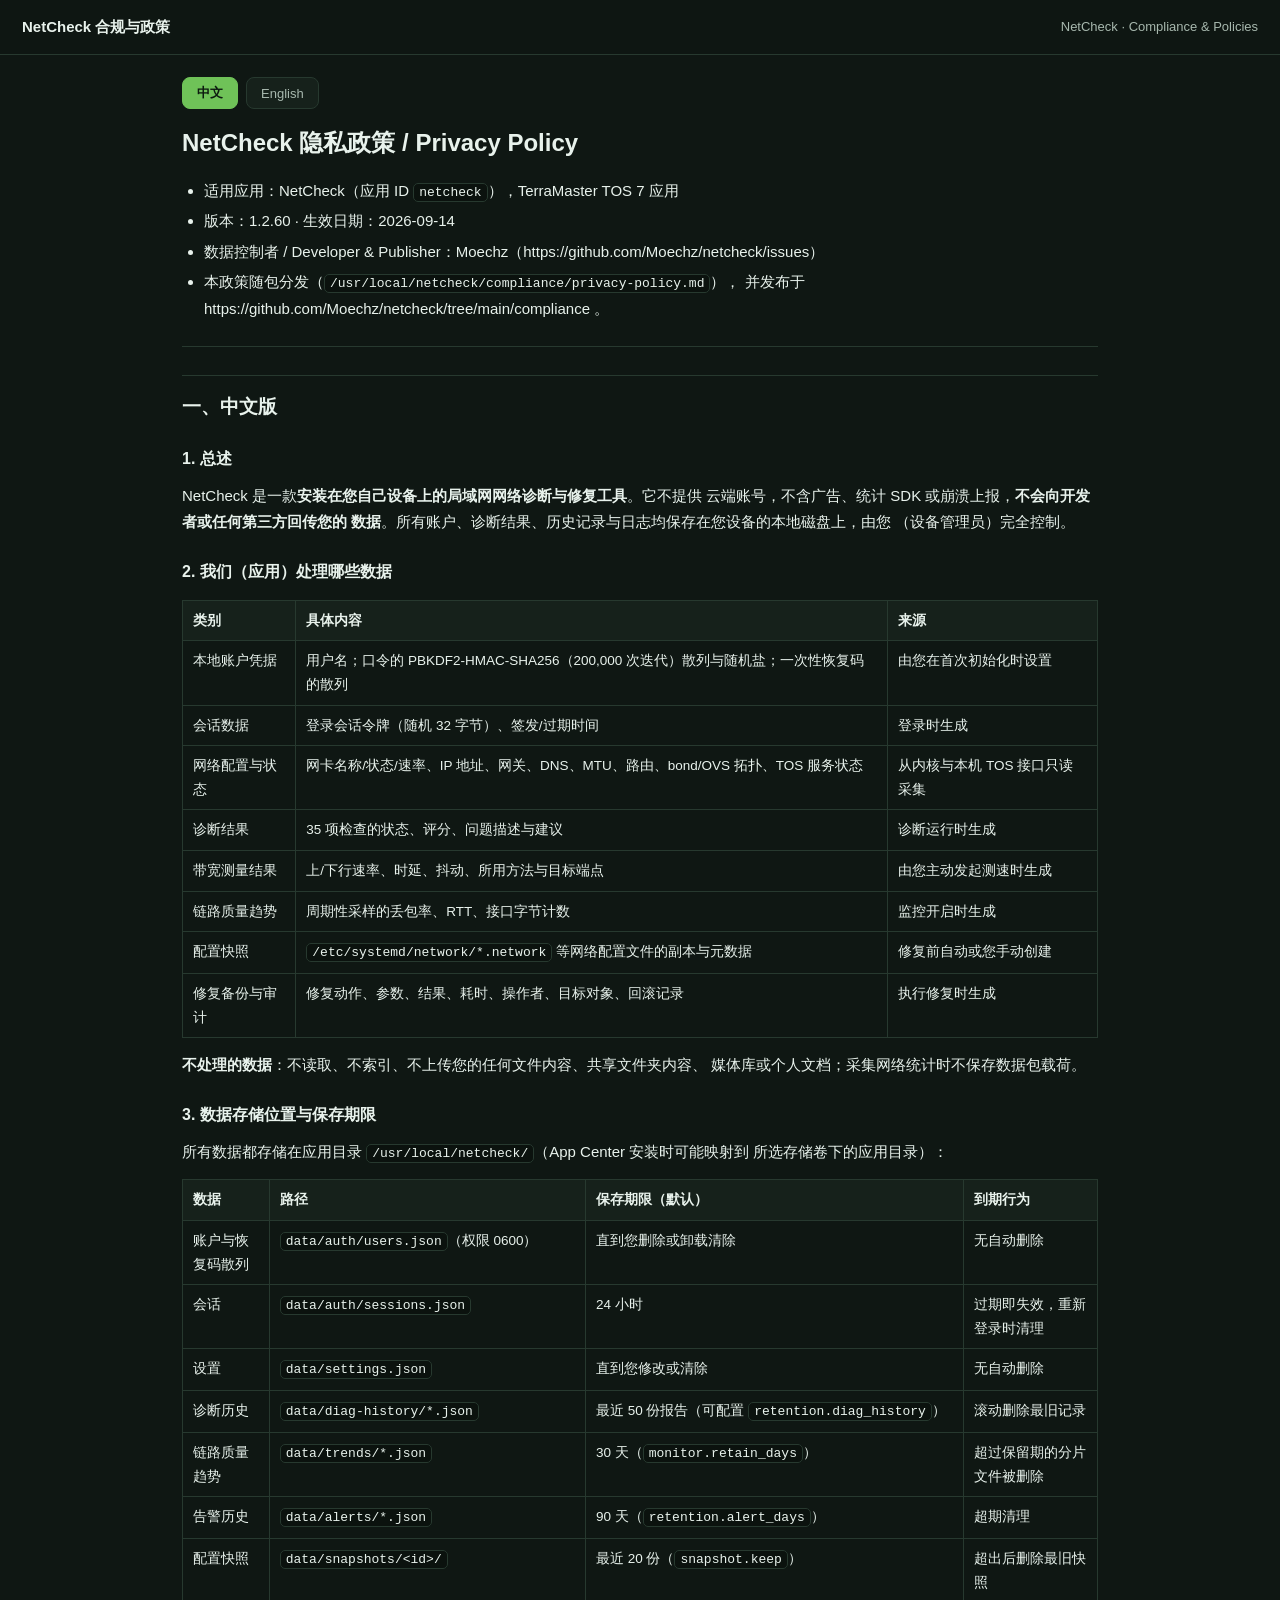
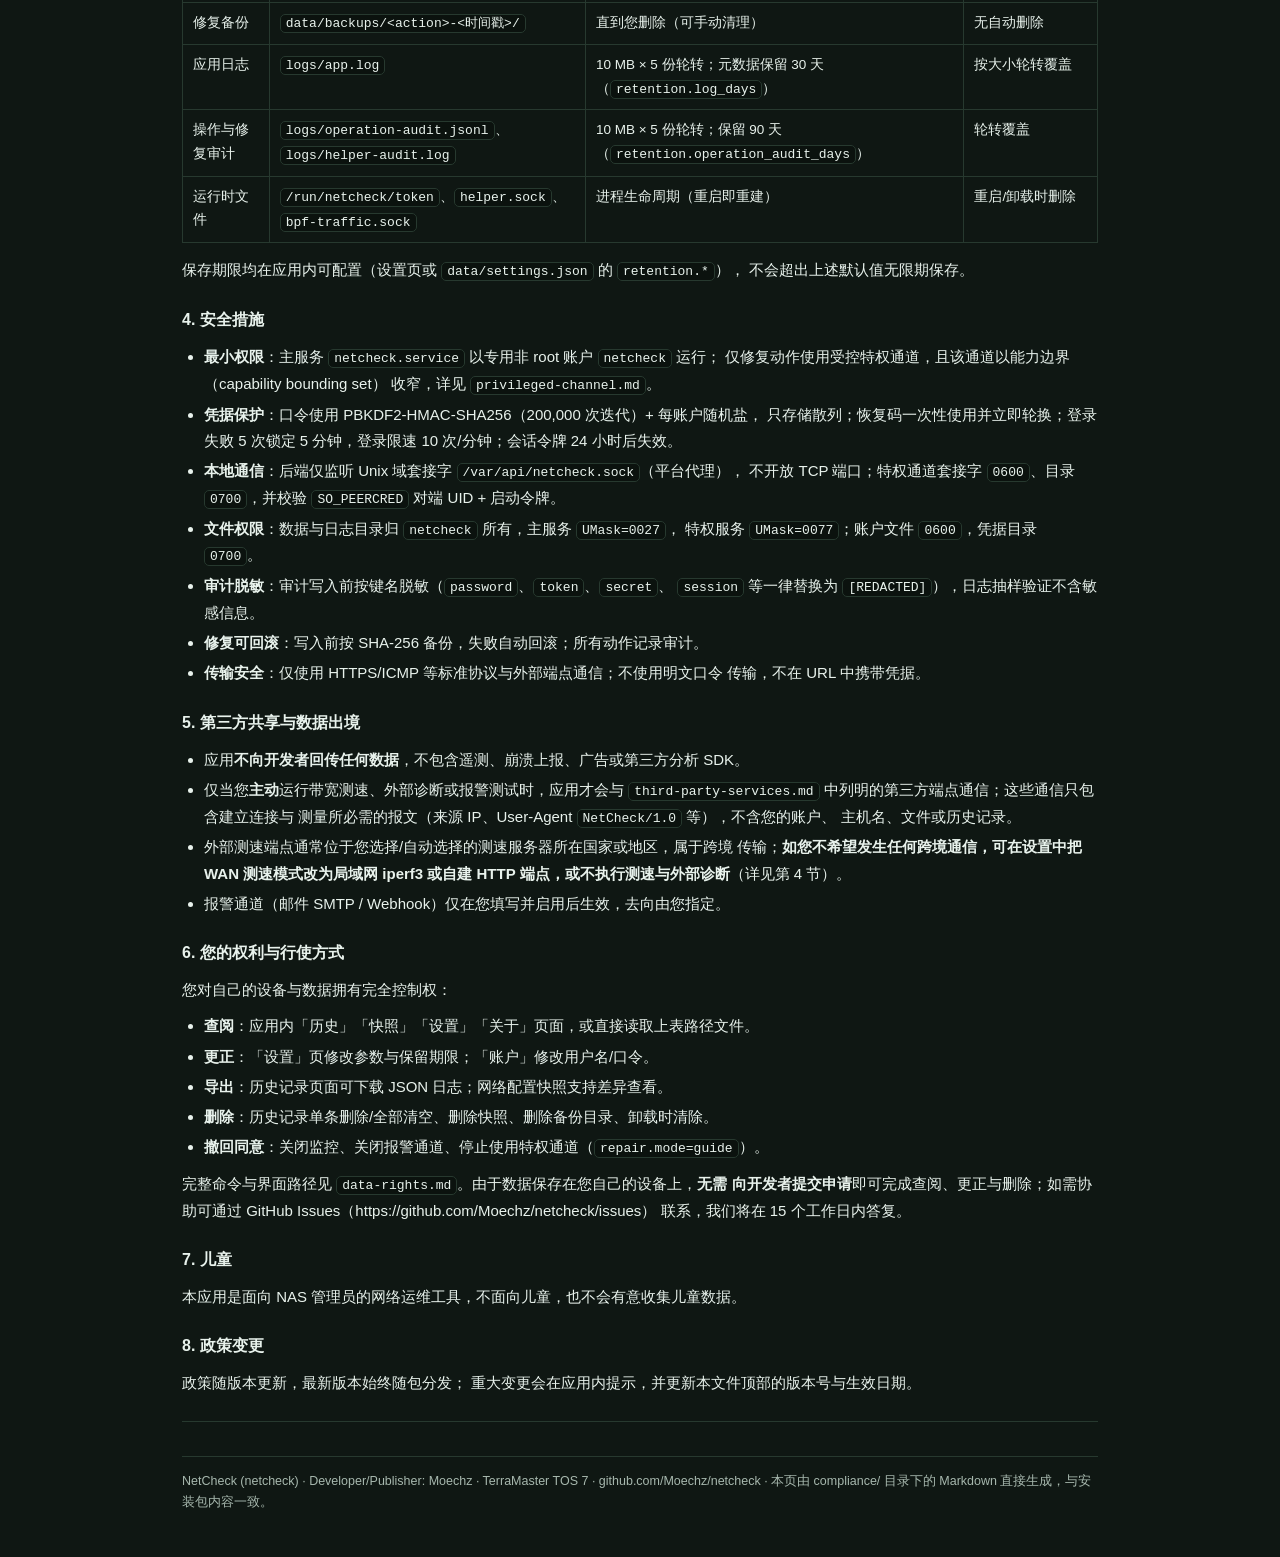
==== webui/compliance/privacy-policy.html @ 21147e62 "release: publish NetCheck 1.2.60 packages and compliance material" ====
<!DOCTYPE html>
<html lang="zh-CN"><head><meta charset="utf-8">
<meta name="viewport" content="width=device-width, initial-scale=1.0">
<title>隐私政策 / Privacy Policy · NetCheck</title>
<style>
:root{--bg:#0f1713;--card:#16211b;--fg:#e8f2ec;--dim:#a7b8ae;--acc:#6fc258;--bd:#27392f}
*{box-sizing:border-box}
body{margin:0;background:var(--bg);color:var(--fg);
 font:15px/1.75 -apple-system,"PingFang SC","Microsoft YaHei",Segoe UI,Roboto,Helvetica,Arial,sans-serif}
header{position:sticky;top:0;z-index:5;display:flex;gap:12px;align-items:center;justify-content:space-between;
 padding:14px 22px;background:rgba(15,23,19,.94);border-bottom:1px solid var(--bd);backdrop-filter:blur(6px)}
header a{color:var(--fg);text-decoration:none;font-weight:600}
header .sub{color:var(--dim);font-size:13px}
main{max-width:960px;margin:0 auto;padding:22px 22px 60px}
.langbar{display:flex;gap:8px;margin:0 0 18px}
.langbar button{cursor:pointer;border:1px solid var(--bd);background:var(--card);color:var(--dim);
 border-radius:8px;padding:6px 14px;font-size:13px}
.langbar button[aria-pressed="true"]{background:var(--acc);border-color:var(--acc);color:#0d1a10;font-weight:600}
h1{font-size:24px;line-height:1.35;margin:6px 0 18px}
h2{font-size:19px;margin:28px 0 10px;padding-top:14px;border-top:1px solid var(--bd)}
h3{font-size:16px;margin:22px 0 8px}
h4{font-size:14px;margin:18px 0 6px;color:var(--dim)}
p{margin:10px 0}
ul,ol{margin:10px 0 10px 22px;padding:0}
li{margin:4px 0}
code{background:#0b120e;border:1px solid var(--bd);border-radius:5px;padding:1px 5px;font-size:13px}
pre{background:#0b120e;border:1px solid var(--bd);border-radius:10px;padding:14px;overflow:auto}
pre code{background:none;border:0;padding:0;font-size:12.5px;line-height:1.6}
blockquote{margin:12px 0;padding:8px 14px;border-left:3px solid var(--acc);background:var(--card);color:var(--dim)}
table{border-collapse:collapse;width:100%;margin:14px 0;font-size:13.5px;display:block;overflow-x:auto}
th,td{border:1px solid var(--bd);padding:8px 10px;text-align:left;vertical-align:top}
th{background:var(--card);font-weight:600;white-space:nowrap}
a{color:var(--acc)}
hr{border:0;border-top:1px solid var(--bd);margin:24px 0}
.cards{display:grid;gap:12px;grid-template-columns:repeat(auto-fill,minmax(280px,1fr));margin:18px 0}
.card{display:block;background:var(--card);border:1px solid var(--bd);border-radius:12px;padding:14px 16px;
 text-decoration:none;color:var(--fg)}
.card b{display:block;font-size:15px;margin-bottom:6px}
.card span{display:block;color:var(--dim);font-size:13px}
.toc{background:var(--card);border:1px solid var(--bd);border-radius:12px;padding:12px 16px;margin:18px 0}
.toc b{display:block;margin-bottom:6px;font-size:13px;color:var(--dim)}
.toc a{display:block;font-size:13.5px;text-decoration:none;margin:3px 0}
footer{color:var(--dim);font-size:12.5px;border-top:1px solid var(--bd);margin-top:34px;padding-top:14px}
[hidden]{display:none}
</style></head>
<body>
<header><a href="index.html">NetCheck 合规与政策</a><span class="sub">NetCheck · Compliance &amp; Policies</span></header>
<main><div class="langbar"><button id="lang-zh" type="button" aria-pressed="true">中文</button><button id="lang-en" type="button" aria-pressed="false">English</button></div><section id="block-zh"><h1 id="netcheck-隐私政策-privacy-policy">NetCheck 隐私政策 / Privacy Policy</h1>
<ul><li>适用应用：NetCheck（应用 ID <code>netcheck</code>），TerraMaster TOS 7 应用</li><li>版本：1.2.60 · 生效日期：2026-09-14</li><li>数据控制者 / Developer &amp; Publisher：Moechz（https://github.com/Moechz/netcheck/issues）</li><li>本政策随包分发（<code>/usr/local/netcheck/compliance/privacy-policy.md</code>）， 并发布于 https://github.com/Moechz/netcheck/tree/main/compliance 。</li></ul>
<hr>
<h2 id="一-中文版">一、中文版</h2>
<h3 id="1-总述">1. 总述</h3>
<p>NetCheck 是一款<strong>安装在您自己设备上的局域网网络诊断与修复工具</strong>。它不提供 云端账号，不含广告、统计 SDK 或崩溃上报，<strong>不会向开发者或任何第三方回传您的 数据</strong>。所有账户、诊断结果、历史记录与日志均保存在您设备的本地磁盘上，由您 （设备管理员）完全控制。</p>
<h3 id="2-我们-应用-处理哪些数据">2. 我们（应用）处理哪些数据</h3>
<table><thead><tr><th>类别</th><th>具体内容</th><th>来源</th></tr></thead><tbody><tr><td>本地账户凭据</td><td>用户名；口令的 PBKDF2-HMAC-SHA256（200,000 次迭代）散列与随机盐；一次性恢复码的散列</td><td>由您在首次初始化时设置</td></tr><tr><td>会话数据</td><td>登录会话令牌（随机 32 字节）、签发/过期时间</td><td>登录时生成</td></tr><tr><td>网络配置与状态</td><td>网卡名称/状态/速率、IP 地址、网关、DNS、MTU、路由、bond/OVS 拓扑、TOS 服务状态</td><td>从内核与本机 TOS 接口只读采集</td></tr><tr><td>诊断结果</td><td>35 项检查的状态、评分、问题描述与建议</td><td>诊断运行时生成</td></tr><tr><td>带宽测量结果</td><td>上/下行速率、时延、抖动、所用方法与目标端点</td><td>由您主动发起测速时生成</td></tr><tr><td>链路质量趋势</td><td>周期性采样的丢包率、RTT、接口字节计数</td><td>监控开启时生成</td></tr><tr><td>配置快照</td><td><code>/etc/systemd/network/*.network</code> 等网络配置文件的副本与元数据</td><td>修复前自动或您手动创建</td></tr><tr><td>修复备份与审计</td><td>修复动作、参数、结果、耗时、操作者、目标对象、回滚记录</td><td>执行修复时生成</td></tr></tbody></table>
<p><strong>不处理的数据</strong>：不读取、不索引、不上传您的任何文件内容、共享文件夹内容、 媒体库或个人文档；采集网络统计时不保存数据包载荷。</p>
<h3 id="3-数据存储位置与保存期限">3. 数据存储位置与保存期限</h3>
<p>所有数据都存储在应用目录 <code>/usr/local/netcheck/</code>（App Center 安装时可能映射到 所选存储卷下的应用目录）：</p>
<table><thead><tr><th>数据</th><th>路径</th><th>保存期限（默认）</th><th>到期行为</th></tr></thead><tbody><tr><td>账户与恢复码散列</td><td><code>data/auth/users.json</code>（权限 0600）</td><td>直到您删除或卸载清除</td><td>无自动删除</td></tr><tr><td>会话</td><td><code>data/auth/sessions.json</code></td><td>24 小时</td><td>过期即失效，重新登录时清理</td></tr><tr><td>设置</td><td><code>data/settings.json</code></td><td>直到您修改或清除</td><td>无自动删除</td></tr><tr><td>诊断历史</td><td><code>data/diag-history/*.json</code></td><td>最近 50 份报告（可配置 <code>retention.diag_history</code>）</td><td>滚动删除最旧记录</td></tr><tr><td>链路质量趋势</td><td><code>data/trends/*.json</code></td><td>30 天（<code>monitor.retain_days</code>）</td><td>超过保留期的分片文件被删除</td></tr><tr><td>告警历史</td><td><code>data/alerts/*.json</code></td><td>90 天（<code>retention.alert_days</code>）</td><td>超期清理</td></tr><tr><td>配置快照</td><td><code>data/snapshots/&lt;id&gt;/</code></td><td>最近 20 份（<code>snapshot.keep</code>）</td><td>超出后删除最旧快照</td></tr><tr><td>修复备份</td><td><code>data/backups/&lt;action&gt;-&lt;时间戳&gt;/</code></td><td>直到您删除（可手动清理）</td><td>无自动删除</td></tr><tr><td>应用日志</td><td><code>logs/app.log</code></td><td>10 MB × 5 份轮转；元数据保留 30 天（<code>retention.log_days</code>）</td><td>按大小轮转覆盖</td></tr><tr><td>操作与修复审计</td><td><code>logs/operation-audit.jsonl</code>、<code>logs/helper-audit.log</code></td><td>10 MB × 5 份轮转；保留 90 天（<code>retention.operation_audit_days</code>）</td><td>轮转覆盖</td></tr><tr><td>运行时文件</td><td><code>/run/netcheck/token</code>、<code>helper.sock</code>、<code>bpf-traffic.sock</code></td><td>进程生命周期（重启即重建）</td><td>重启/卸载时删除</td></tr></tbody></table>
<p>保存期限均在应用内可配置（设置页或 <code>data/settings.json</code> 的 <code>retention.*</code>）， 不会超出上述默认值无限期保存。</p>
<h3 id="4-安全措施">4. 安全措施</h3>
<ul><li><strong>最小权限</strong>：主服务 <code>netcheck.service</code> 以专用非 root 账户 <code>netcheck</code> 运行； 仅修复动作使用受控特权通道，且该通道以能力边界（capability bounding set） 收窄，详见 <code>privileged-channel.md</code>。</li><li><strong>凭据保护</strong>：口令使用 PBKDF2-HMAC-SHA256（200,000 次迭代）+ 每账户随机盐， 只存储散列；恢复码一次性使用并立即轮换；登录失败 5 次锁定 5 分钟，登录限速 10 次/分钟；会话令牌 24 小时后失效。</li><li><strong>本地通信</strong>：后端仅监听 Unix 域套接字 <code>/var/api/netcheck.sock</code>（平台代理）， 不开放 TCP 端口；特权通道套接字 <code>0600</code>、目录 <code>0700</code>，并校验 <code>SO_PEERCRED</code> 对端 UID + 启动令牌。</li><li><strong>文件权限</strong>：数据与日志目录归 <code>netcheck</code> 所有，主服务 <code>UMask=0027</code>， 特权服务 <code>UMask=0077</code>；账户文件 <code>0600</code>，凭据目录 <code>0700</code>。</li><li><strong>审计脱敏</strong>：审计写入前按键名脱敏（<code>password</code>、<code>token</code>、<code>secret</code>、 <code>session</code> 等一律替换为 <code>[REDACTED]</code>），日志抽样验证不含敏感信息。</li><li><strong>修复可回滚</strong>：写入前按 SHA-256 备份，失败自动回滚；所有动作记录审计。</li><li><strong>传输安全</strong>：仅使用 HTTPS/ICMP 等标准协议与外部端点通信；不使用明文口令 传输，不在 URL 中携带凭据。</li></ul>
<h3 id="5-第三方共享与数据出境">5. 第三方共享与数据出境</h3>
<ul><li>应用<strong>不向开发者回传任何数据</strong>，不包含遥测、崩溃上报、广告或第三方分析 SDK。</li><li>仅当您<strong>主动</strong>运行带宽测速、外部诊断或报警测试时，应用才会与 <code>third-party-services.md</code> 中列明的第三方端点通信；这些通信只包含建立连接与 测量所必需的报文（来源 IP、User-Agent <code>NetCheck/1.0</code> 等），不含您的账户、 主机名、文件或历史记录。</li><li>外部测速端点通常位于您选择/自动选择的测速服务器所在国家或地区，属于跨境 传输；<strong>如您不希望发生任何跨境通信，可在设置中把 WAN 测速模式改为局域网 iperf3 或自建 HTTP 端点，或不执行测速与外部诊断</strong>（详见第 4 节）。</li><li>报警通道（邮件 SMTP / Webhook）仅在您填写并启用后生效，去向由您指定。</li></ul>
<h3 id="6-您的权利与行使方式">6. 您的权利与行使方式</h3>
<p>您对自己的设备与数据拥有完全控制权：</p>
<ul><li><strong>查阅</strong>：应用内「历史」「快照」「设置」「关于」页面，或直接读取上表路径文件。</li><li><strong>更正</strong>：「设置」页修改参数与保留期限；「账户」修改用户名/口令。</li><li><strong>导出</strong>：历史记录页面可下载 JSON 日志；网络配置快照支持差异查看。</li><li><strong>删除</strong>：历史记录单条删除/全部清空、删除快照、删除备份目录、卸载时清除。</li><li><strong>撤回同意</strong>：关闭监控、关闭报警通道、停止使用特权通道（<code>repair.mode=guide</code>）。</li></ul>
<p>完整命令与界面路径见 <code>data-rights.md</code>。由于数据保存在您自己的设备上，<strong>无需 向开发者提交申请</strong>即可完成查阅、更正与删除；如需协助可通过 GitHub Issues（https://github.com/Moechz/netcheck/issues） 联系，我们将在 15 个工作日内答复。</p>
<h3 id="7-儿童">7. 儿童</h3>
<p>本应用是面向 NAS 管理员的网络运维工具，不面向儿童，也不会有意收集儿童数据。</p>
<h3 id="8-政策变更">8. 政策变更</h3>
<p>政策随版本更新，最新版本始终随包分发； 重大变更会在应用内提示，并更新本文件顶部的版本号与生效日期。</p>
<hr>
</section><section id="block-en" hidden><h2 id="二-english-version">二、English version</h2>
<h3 id="1-summary">1. Summary</h3>
<p>NetCheck is a <strong>local network diagnosis and repair tool that runs on your own TOS 7 device</strong>. It has no cloud account, no advertising or analytics SDK, and no crash reporting: <strong>no data is ever sent back to the developer or to any third party</strong>. Accounts, diagnosis results, history and logs stay on your device and are fully controlled by you (the device administrator).</p>
<h3 id="2-data-the-application-processes">2. Data the application processes</h3>
<ul><li><strong>Local account credentials</strong> — username, PBKDF2-HMAC-SHA256 (200,000 iterations) password hash with a random per-account salt, and a one-time recovery-code hash that you set during first-run initialization.</li><li><strong>Session data</strong> — random session tokens with issue/expiry timestamps.</li><li><strong>Network configuration and state</strong> — interface names/state/speed, IP addresses, gateway, DNS, MTU, routes, bond/OVS topology, TOS service status (collected read-only from the kernel and local TOS APIs).</li><li><strong>Diagnosis results</strong> — status, score, findings and recommendations for 35 checks. <strong>Bandwidth results</strong> — throughput, latency, jitter, method and target endpoint, produced only when you start a measurement.</li><li><strong>Link-quality trends</strong> — periodically sampled loss, RTT and interface byte counters while monitoring is enabled.</li><li><strong>Configuration snapshots and repair backups/audit</strong> — copies of <code>/etc/systemd/network/*.network</code> plus repair action, parameters, result, actor, target and rollback records.</li></ul>
<p><strong>Not processed:</strong> file contents, shared-folder content, media libraries or personal documents are never read, indexed or uploaded; packet payloads are never stored.</p>
<h3 id="3-storage-location-and-retention">3. Storage location and retention</h3>
<p>Everything is stored under the application directory <code>/usr/local/netcheck/</code> (possibly mapped to a chosen volume by App Center).</p>
<table><thead><tr><th>Data</th><th>Path</th><th>Default retention</th></tr></thead><tbody><tr><td>Account &amp; recovery-code hashes</td><td><code>data/auth/users.json</code> (0600)</td><td>until deleted / purged</td></tr><tr><td>Sessions</td><td><code>data/auth/sessions.json</code></td><td>24 hours</td></tr><tr><td>Settings</td><td><code>data/settings.json</code></td><td>until changed / purged</td></tr><tr><td>Diagnosis history</td><td><code>data/diag-history/*.json</code></td><td>last 50 reports (<code>retention.diag_history</code>)</td></tr><tr><td>Link-quality trends</td><td><code>data/trends/*.json</code></td><td>30 days (<code>monitor.retain_days</code>)</td></tr><tr><td>Alert history</td><td><code>data/alerts/*.json</code></td><td>90 days (<code>retention.alert_days</code>)</td></tr><tr><td>Snapshots</td><td><code>data/snapshots/&lt;id&gt;/</code></td><td>last 20 (<code>snapshot.keep</code>)</td></tr><tr><td>Repair backups</td><td><code>data/backups/&lt;action&gt;-&lt;ts&gt;/</code></td><td>until deleted manually</td></tr><tr><td>Application log</td><td><code>logs/app.log</code></td><td>10 MB × 5 rotation; 30 days (<code>retention.log_days</code>)</td></tr><tr><td>Operation / helper audit</td><td><code>logs/operation-audit.jsonl</code>, <code>logs/helper-audit.log</code></td><td>10 MB × 5 rotation; 90 days (<code>retention.operation_audit_days</code>)</td></tr><tr><td>Runtime files</td><td><code>/run/netcheck/token</code>, <code>helper.sock</code>, <code>bpf-traffic.sock</code></td><td>process lifetime</td></tr></tbody></table>
<p>All retention values are configurable in the Settings page or in <code>data/settings.json</code> and never exceed the defaults above unintentionally.</p>
<h3 id="4-security-measures">4. Security measures</h3>
<ul><li><strong>Least privilege</strong> — the main backend runs as the dedicated non-root user <code>netcheck</code>; privileged work goes through one audited channel that is narrowed by a capability bounding set (see <code>privileged-channel.md</code>).</li><li><strong>Credential protection</strong> — PBKDF2-HMAC-SHA256 (200,000 iterations) with per-account salt; hashes only, never plaintext; single-use recovery code; 5-failure lockout for 5 minutes; 10 logins/minute rate limit; 24-hour sessions.</li><li><strong>Local-only transport</strong> — the backend listens on a Unix domain socket (<code>/var/api/netcheck.sock</code>, platform-proxied); no TCP port is opened. The privileged socket is <code>0600</code> in a <code>0700</code> directory and is protected by <code>SO_PEERCRED</code> peer-UID checks plus a startup token.</li><li><strong>File permissions</strong> — data/log directories are owned by <code>netcheck</code>; <code>UMask=0027</code> (main) and <code>UMask=0077</code> (helper); account files <code>0600</code>.</li><li><strong>Audit redaction</strong> — audit entries redact <code>password</code>, <code>token</code>, <code>secret</code>, <code>session</code> and similar keys to <code>[REDACTED]</code> before writing.</li><li><strong>Reversible repairs</strong> — SHA-256-verified backups before every write, with automatic rollback and full audit.</li></ul>
<h3 id="5-third-party-sharing-and-cross-border-transfer">5. Third-party sharing and cross-border transfer</h3>
<p>The application sends nothing to the developer and embeds no telemetry, analytics or advertising SDK. External communication happens <strong>only when you actively start it</strong> (WAN speed test, external diagnosis, alert test) and only with the endpoints listed in <code>third-party-services.md</code>; the exchanged data is limited to what is technically required (source IP, <code>User-Agent NetCheck/1.0</code>). Speed-test servers are located in the country/region you select (or the auto-selected one), which may be outside your own country; <strong>to avoid any cross-border traffic, switch the WAN test mode to LAN iperf3 or your own HTTP endpoint, or simply do not run a speed test.</strong> Alert channels (SMTP/webhook) only become active after you configure them.</p>
<h3 id="6-your-rights">6. Your rights</h3>
<p>Access, correction, export and deletion are performed directly on your own device — in the application UI, or by reading/removing the files listed above; no request to the developer is required. See <code>data-rights.md</code> for exact paths and commands. For assistance, open an issue at https://github.com/Moechz/netcheck/issues (reply within 15 business days).</p>
<h3 id="7-children">7. Children</h3>
<p>NetCheck is a network operations tool for NAS administrators and is not directed at children; no children's data is knowingly collected.</p>
<h3 id="8-changes">8. Changes</h3>
<p>This policy is versioned with the application, shipped in the package, published at github.com/Moechz/netcheck, and the version/date at the top is updated on every material change.</p></section>
<footer>NetCheck (netcheck) · Developer/Publisher: Moechz · TerraMaster TOS 7 ·
github.com/Moechz/netcheck · 本页由 compliance/ 目录下的 Markdown 直接生成，与安装包内容一致。</footer>
</main><script>
(function(){
  var zh=document.getElementById('lang-zh'),en=document.getElementById('lang-en');
  if(!zh||!en)return;
  function apply(lang){
    document.documentElement.setAttribute('data-lang',lang);
    var showZh=lang!=='en';
    document.getElementById('block-zh').hidden=!showZh;
    document.getElementById('block-en').hidden=showZh;
    zh.setAttribute('aria-pressed',String(showZh));
    en.setAttribute('aria-pressed',String(!showZh));
  }
  zh.addEventListener('click',function(){apply('zh');});
  en.addEventListener('click',function(){apply('en');});
  var q=(location.search.match(/[?&]lang=(\w+)/)||[])[1];
  apply(q==='en'?'en':'zh');
})();
</script></body></html>
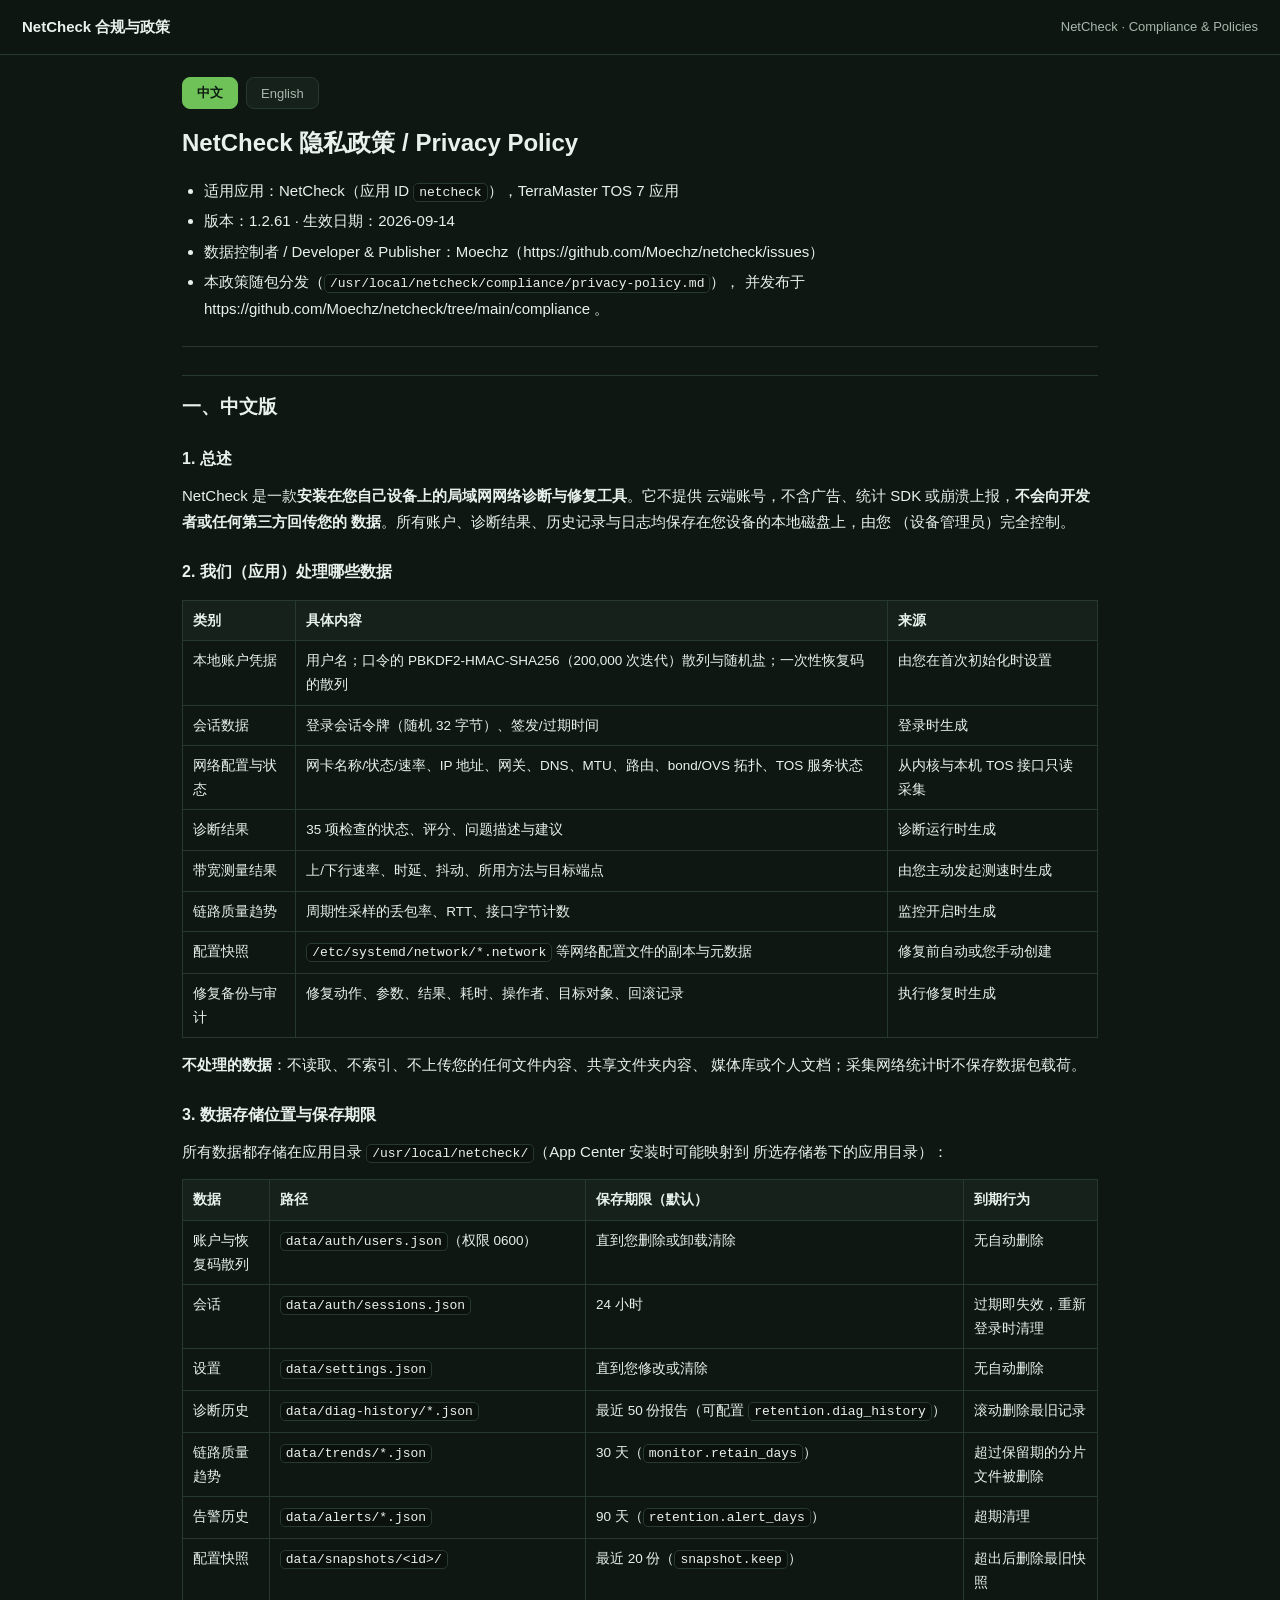
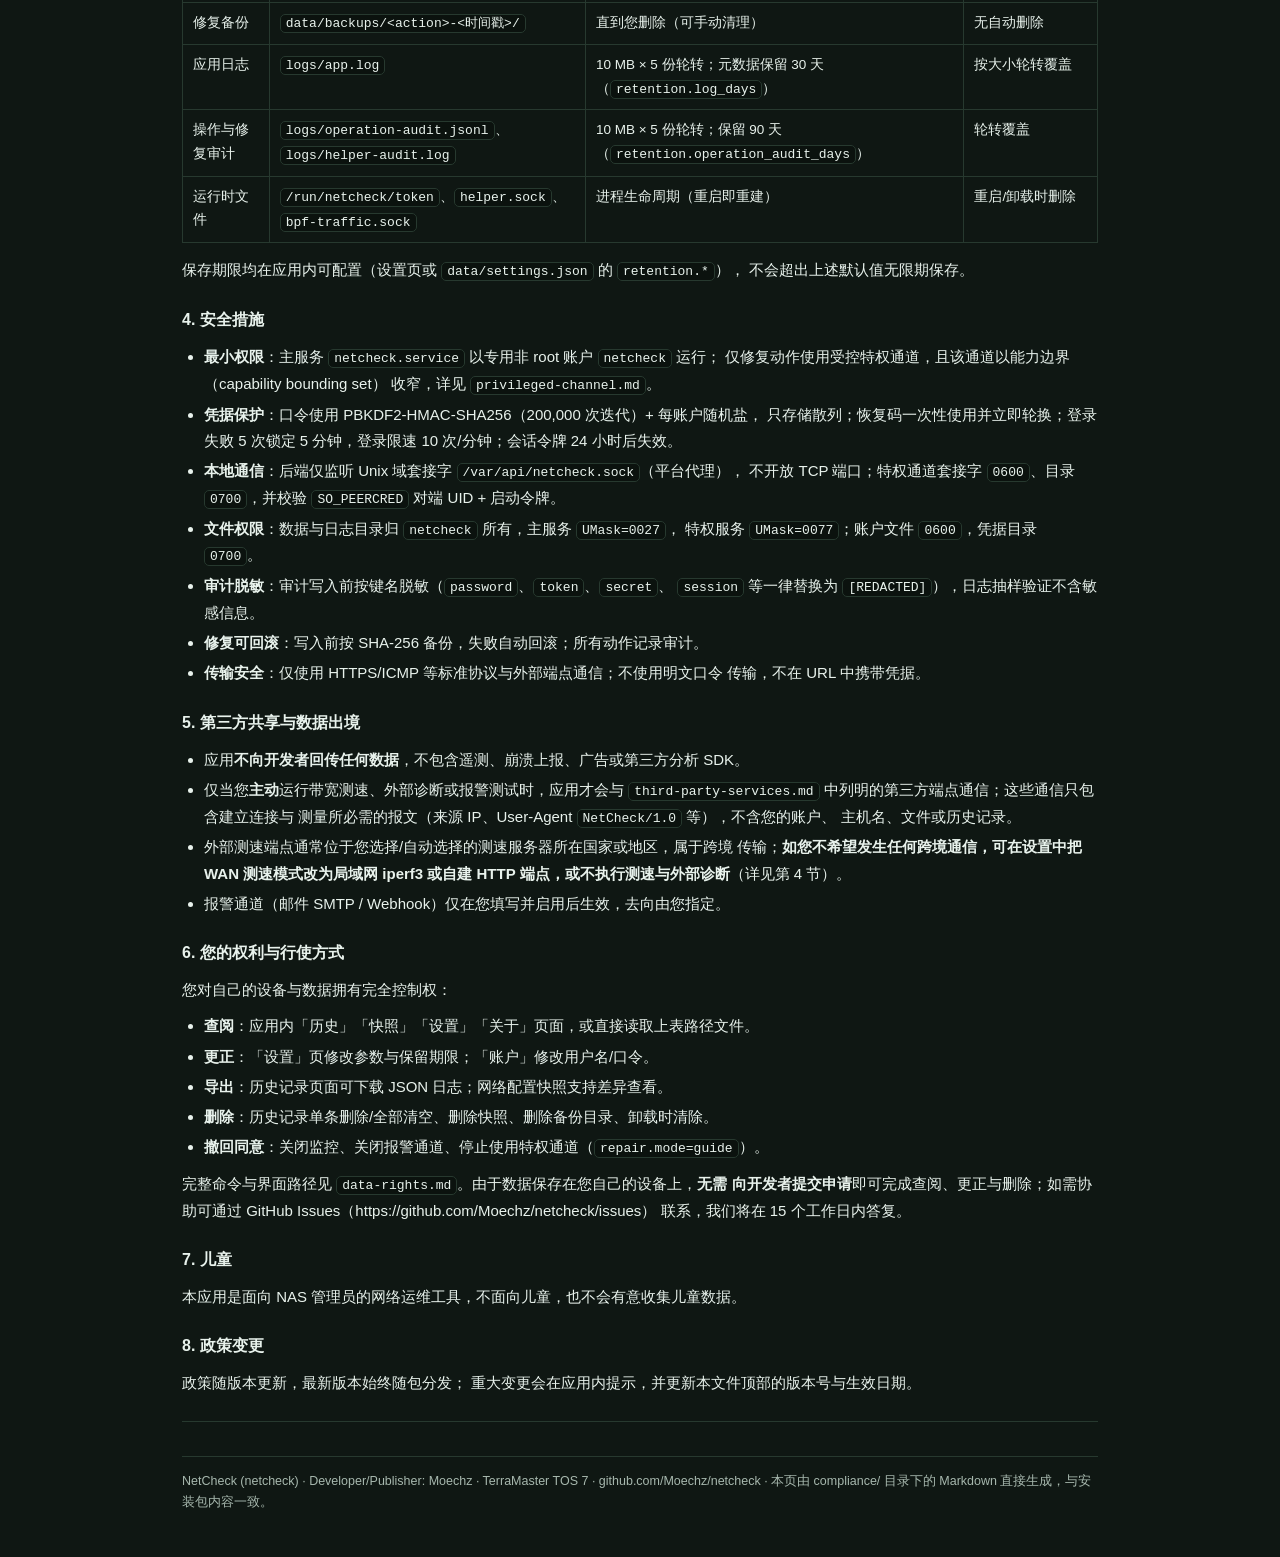
==== commit c0ae63c0: "release: publish NetCheck 1.2.61 packages and compliance material" ====
--- a/webui/compliance/privacy-policy.html
+++ b/webui/compliance/privacy-policy.html
@@ -46,7 +46,7 @@
 <body>
 <header><a href="index.html">NetCheck 合规与政策</a><span class="sub">NetCheck · Compliance &amp; Policies</span></header>
 <main><div class="langbar"><button id="lang-zh" type="button" aria-pressed="true">中文</button><button id="lang-en" type="button" aria-pressed="false">English</button></div><section id="block-zh"><h1 id="netcheck-隐私政策-privacy-policy">NetCheck 隐私政策 / Privacy Policy</h1>
-<ul><li>适用应用：NetCheck（应用 ID <code>netcheck</code>），TerraMaster TOS 7 应用</li><li>版本：1.2.60 · 生效日期：2026-09-14</li><li>数据控制者 / Developer &amp; Publisher：Moechz（https://github.com/Moechz/netcheck/issues）</li><li>本政策随包分发（<code>/usr/local/netcheck/compliance/privacy-policy.md</code>）， 并发布于 https://github.com/Moechz/netcheck/tree/main/compliance 。</li></ul>
+<ul><li>适用应用：NetCheck（应用 ID <code>netcheck</code>），TerraMaster TOS 7 应用</li><li>版本：1.2.61 · 生效日期：2026-09-14</li><li>数据控制者 / Developer &amp; Publisher：Moechz（https://github.com/Moechz/netcheck/issues）</li><li>本政策随包分发（<code>/usr/local/netcheck/compliance/privacy-policy.md</code>）， 并发布于 https://github.com/Moechz/netcheck/tree/main/compliance 。</li></ul>
 <hr>
 <h2 id="一-中文版">一、中文版</h2>
 <h3 id="1-总述">1. 总述</h3>
